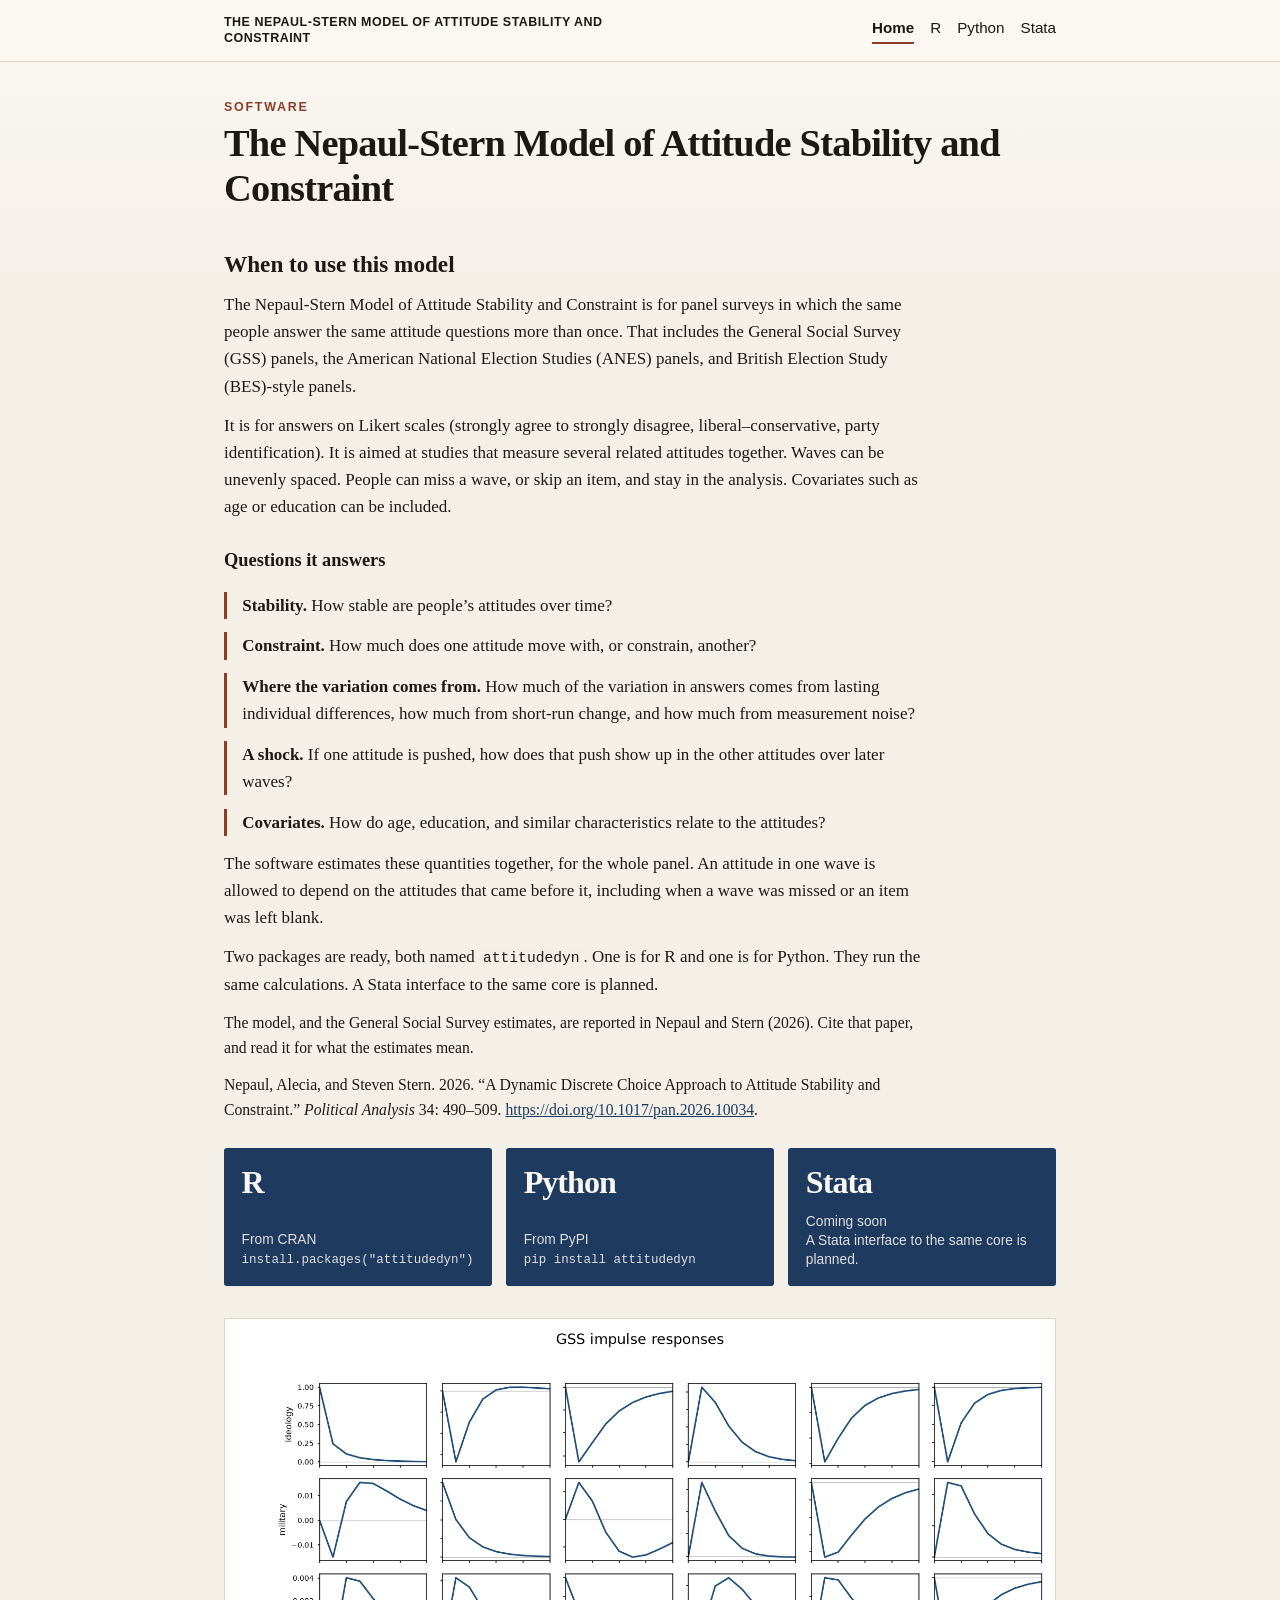
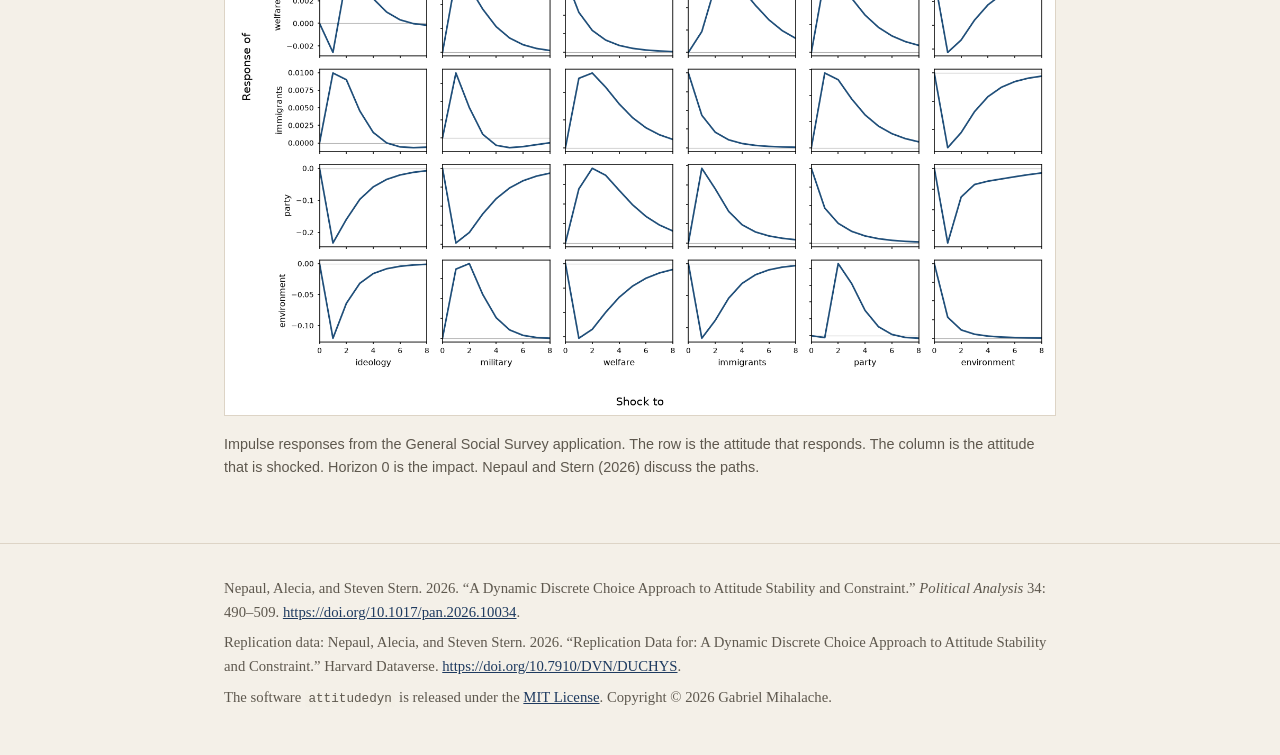
==== index.html @ 2debed25 "Add the static site for The Nepaul-Stern Model. Publish install and usage pages for R, Python, and S" ====
<!DOCTYPE html>
<html lang="en">
<head>
  <meta charset="utf-8">
  <meta name="viewport" content="width=device-width, initial-scale=1">
  <link rel="canonical" href="https://gmihalache.com/NepaulSternAttitudes/">
  <meta name="color-scheme" content="light dark">
  <meta name="description" content="Software for The Nepaul-Stern Model of Attitude Stability and Constraint, for Likert attitude panels in R, Python, and Stata.">
  <title>The Nepaul-Stern Model of Attitude Stability and Constraint</title>
  <link rel="stylesheet" href="css/site.css">
</head>
<body>
  <a class="skip" href="#content">Skip to content</a>
  <header class="site-header">
    <div class="wrap">
      <a class="brand" href="index.html">The Nepaul-Stern Model of Attitude Stability and Constraint</a>
      <nav class="nav" aria-label="Pages">
      <a href="index.html" aria-current="page">Home</a>
      <a href="r.html">R</a>
      <a href="python.html">Python</a>
      <a href="stata.html">Stata</a>
      </nav>
    </div>
  </header>
  <main id="content">
    <div class="wrap">

    <p class="kicker">Software</p>
    <h1>The Nepaul-Stern Model of Attitude Stability and Constraint</h1>
    <section class="prose" aria-labelledby="when">
      <h2 id="when">When to use this model</h2>
      <p>The Nepaul-Stern Model of Attitude Stability and Constraint is for panel surveys in which the same people answer the same attitude questions more than once. That includes the General Social Survey (GSS) panels, the American National Election Studies (ANES) panels, and British Election Study (BES)-style panels.</p>
      <p>It is for answers on Likert scales (strongly agree to strongly disagree, liberal–conservative, party identification). It is aimed at studies that measure several related attitudes together. Waves can be unevenly spaced. People can miss a wave, or skip an item, and stay in the analysis. Covariates such as age or education can be included.</p>
      <h3>Questions it answers</h3>
      <ol class="questions">
        <li><strong>Stability.</strong> How stable are people’s attitudes over time?</li>
        <li><strong>Constraint.</strong> How much does one attitude move with, or constrain, another?</li>
        <li><strong>Where the variation comes from.</strong> How much of the variation in answers comes from lasting individual differences, how much from short-run change, and how much from measurement noise?</li>
        <li><strong>A shock.</strong> If one attitude is pushed, how does that push show up in the other attitudes over later waves?</li>
        <li><strong>Covariates.</strong> How do age, education, and similar characteristics relate to the attitudes?</li>
      </ol>
      <p>The software estimates these quantities together, for the whole panel. An attitude in one wave is allowed to depend on the attitudes that came before it, including when a wave was missed or an item was left blank.</p>
      <p>Two packages are ready, both named <code>attitudedyn</code>. One is for R and one is for Python. They run the same calculations. A Stata interface to the same core is planned.</p>
      <p class="cite">The model, and the General Social Survey estimates, are reported in Nepaul and Stern (2026). Cite that paper, and read it for what the estimates mean.</p>
      <p class="cite">Nepaul, Alecia, and Steven Stern. 2026. “A Dynamic Discrete Choice Approach to Attitude Stability and Constraint.” <em>Political Analysis</em> 34: 490–509. <a href="https://doi.org/10.1017/pan.2026.10034">https://doi.org/10.1017/pan.2026.10034</a>.</p>
    </section>
    <nav class="choices" aria-label="Install">
      <a class="choice" href="r.html">
        <span class="label">R</span>
        <span class="hint">From CRAN<br><code>install.packages("attitudedyn")</code></span>
      </a>
      <a class="choice" href="python.html">
        <span class="label">Python</span>
        <span class="hint">From PyPI<br><code>pip install attitudedyn</code></span>
      </a>
      <a class="choice" href="stata.html">
        <span class="label">Stata</span>
        <span class="hint">Coming soon<br>A Stata interface to the same core is planned.</span>
      </a>
    </nav>
    <figure class="figure-card">
      <img src="figures/gss_impulse_response.png" alt="Six-by-six grid of impulse responses for ideology, military spending, welfare, immigrants, party identification, and the environment. Each row is the attitude that responds and each column is the attitude that is shocked. Horizon 0 is the impact.">
      <figcaption>Impulse responses from the General Social Survey application. The row is the attitude that responds. The column is the attitude that is shocked. Horizon 0 is the impact. Nepaul and Stern (2026) discuss the paths.</figcaption>
    </figure>

    </div>
  </main>
  <footer class="site-footer">
    <div class="wrap">
      <p>Nepaul, Alecia, and Steven Stern. 2026. “A Dynamic Discrete Choice Approach to Attitude Stability and Constraint.” <em>Political Analysis</em> 34: 490–509. <a href="https://doi.org/10.1017/pan.2026.10034">https://doi.org/10.1017/pan.2026.10034</a>.</p>
      <p>Replication data: Nepaul, Alecia, and Steven Stern. 2026. “Replication Data for: A Dynamic Discrete Choice Approach to Attitude Stability and Constraint.” Harvard Dataverse. <a href="https://doi.org/10.7910/DVN/DUCHYS">https://doi.org/10.7910/DVN/DUCHYS</a>.</p>
      <p>The software <code>attitudedyn</code> is released under the <a href="LICENSE">MIT License</a>. Copyright © 2026 Gabriel Mihalache.</p>
    </div>
  </footer>
</body>
</html>
---- css/site.css ----
:root {
  color-scheme: light;
  --bg: #f4f0e8;
  --paper: #fbf8f3;
  --ink: #1c1915;
  --muted: #5e584e;
  --line: #ddd4c6;
  --accent: #1e3a5f;
  --accent-ink: #fbf8f3;
  --accent-soft: #e7eef6;
  --mark: #8c3d2a;
  --code: #f3efe6;
  --output: #f7f1e6;
  --shadow: 0 1px 0 rgba(28, 25, 21, 0.04);
  --serif: "Iowan Old Style", "Palatino Linotype", Palatino, "Book Antiqua", Georgia, serif;
  --sans: "Segoe UI", "Helvetica Neue", Helvetica, Arial, sans-serif;
  --mono: "ui-monospace", "SFMono-Regular", "Cascadia Mono", Menlo, Consolas, monospace;
  --measure: 44rem;
  --wide: 52rem;
}

@media (prefers-color-scheme: dark) {
  :root {
    color-scheme: dark;
    --bg: #12161b;
    --paper: #1a2129;
    --ink: #f3efe6;
    --muted: #c8bfb2;
    --line: #313a46;
    --accent: #d5e4f5;
    --accent-ink: #142033;
    --accent-soft: #243140;
    --mark: #e7b2a4;
    --code: #12171d;
    --output: #1c1814;
    --shadow: none;
  }
}

* { box-sizing: border-box; }

html { scroll-behavior: smooth; }

body {
  margin: 0;
  background:
    linear-gradient(180deg, var(--paper), var(--bg) 18rem);
  color: var(--ink);
  font-family: var(--serif);
  font-size: 1.0625rem;
  line-height: 1.6;
}

a { color: var(--accent); }
a:hover { color: var(--mark); }

.skip {
  position: absolute;
  left: 0.75rem;
  top: -3rem;
  background: var(--accent);
  color: var(--accent-ink);
  padding: 0.4rem 0.7rem;
  z-index: 10;
}
.skip:focus { top: 0.75rem; }

.wrap {
  width: min(var(--wide), calc(100% - 2rem));
  margin: 0 auto;
}

.site-header {
  border-bottom: 1px solid var(--line);
  background: var(--paper);
  position: sticky;
  top: 0;
  z-index: 5;
}

.site-header .wrap {
  display: flex;
  align-items: center;
  justify-content: space-between;
  gap: 1rem;
  padding: 0.85rem 0;
}

.brand {
  color: inherit;
  text-decoration: none;
  font-family: var(--sans);
  font-size: 0.78rem;
  letter-spacing: 0.04em;
  text-transform: uppercase;
  font-weight: 650;
  max-width: 28rem;
  line-height: 1.35;
}
.brand:hover { color: var(--mark); }

.nav {
  display: flex;
  gap: 0.35rem 1rem;
  flex-wrap: wrap;
  justify-content: flex-end;
  font-family: var(--sans);
  font-size: 0.95rem;
}
.nav a {
  color: inherit;
  text-decoration: none;
  padding-bottom: 0.1rem;
  border-bottom: 2px solid transparent;
}
.nav a[aria-current="page"] {
  border-bottom-color: var(--mark);
  font-weight: 650;
}
.nav a:hover { color: var(--mark); }

main { padding: 2.25rem 0 3.5rem; }

.prose { max-width: var(--measure); }
.prose h1, .prose h2, .prose h3 { max-width: none; }

h1 {
  font-weight: 600;
  font-size: clamp(1.85rem, 3vw, 2.45rem);
  line-height: 1.18;
  letter-spacing: -0.02em;
  margin: 0.2rem 0 1rem;
}

h2 {
  font-weight: 600;
  font-size: 1.45rem;
  line-height: 1.25;
  margin: 2.4rem 0 0.7rem;
}

h3 {
  font-weight: 600;
  font-size: 1.15rem;
  margin: 1.6rem 0 0.45rem;
}

p { margin: 0.75rem 0; }

.kicker {
  font-family: var(--sans);
  font-size: 0.78rem;
  letter-spacing: 0.14em;
  text-transform: uppercase;
  color: var(--mark);
  font-weight: 650;
  margin: 0;
}

.questions {
  list-style: none;
  padding: 0;
  margin: 1rem 0 0.4rem;
}
.questions li {
  margin: 0.85rem 0;
  padding-left: 0.95rem;
  border-left: 3px solid var(--mark);
}
.questions strong { font-weight: 650; }

.choices {
  display: grid;
  grid-template-columns: repeat(3, 1fr);
  gap: 0.9rem;
  margin: 1.6rem 0 0.4rem;
  max-width: var(--wide);
}
.choice {
  display: flex;
  flex-direction: column;
  justify-content: space-between;
  gap: 0.85rem;
  min-height: 8.5rem;
  padding: 1.15rem 1.1rem 1rem;
  background: var(--accent);
  color: var(--accent-ink);
  text-decoration: none;
  border-radius: 3px;
  box-shadow: var(--shadow);
}
.choice:hover { color: var(--accent-ink); outline: 2px solid var(--mark); outline-offset: 2px; }
.choice .label {
  font-family: var(--serif);
  font-size: 2rem;
  font-weight: 600;
  letter-spacing: -0.03em;
  line-height: 1;
}
.choice .hint {
  font-family: var(--sans);
  font-size: 0.86rem;
  line-height: 1.4;
  opacity: 0.88;
}
.choice code {
  font-family: var(--mono);
  font-size: 0.78rem;
  background: transparent;
  padding: 0;
}

.cite {
  font-size: 0.98rem;
}

.figure-card {
  margin: 2rem 0 0.5rem;
  max-width: var(--wide);
}
.figure-card img {
  width: 100%;
  height: auto;
  background: #fff;
  border: 1px solid var(--line);
}
.figure-card figcaption {
  font-family: var(--sans);
  font-size: 0.9rem;
  color: var(--muted);
  margin-top: 0.55rem;
}

code {
  font-family: var(--mono);
  font-size: 0.86em;
  background: var(--code);
  padding: 0.08em 0.28em;
  border-radius: 2px;
}

.block {
  margin: 0.8rem 0 1.1rem;
  max-width: var(--wide);
}
.block figcaption {
  font-family: var(--sans);
  font-size: 0.75rem;
  letter-spacing: 0.08em;
  text-transform: uppercase;
  color: var(--muted);
  margin-bottom: 0.3rem;
}
.block pre {
  margin: 0;
  padding: 0.9rem 1rem;
  overflow-x: auto;
  background: var(--code);
  border: 1px solid var(--line);
  border-left: 3px solid var(--accent);
  border-radius: 2px;
}
.block.output pre {
  background: var(--output);
  border-left-color: var(--mark);
}
.block pre code {
  background: transparent;
  padding: 0;
  font-size: 0.82rem;
  line-height: 1.45;
  white-space: pre;
}

details.aside {
  margin: 1rem 0 1.4rem;
  max-width: var(--wide);
  padding: 0.35rem 0 0.7rem;
  border-top: 1px solid var(--line);
  border-bottom: 1px solid var(--line);
  color: var(--muted);
  font-size: 0.98rem;
}
details.aside summary {
  cursor: pointer;
  color: var(--ink);
  font-weight: 650;
  padding: 0.45rem 0;
}
details.aside summary:hover { color: var(--mark); }
details.aside pre { color: var(--ink); }

table.plain {
  border-collapse: collapse;
  font-size: 0.95rem;
  margin: 0.8rem 0 1rem;
  max-width: 100%;
}
table.plain th, table.plain td {
  text-align: left;
  vertical-align: top;
  padding: 0.4rem 0.75rem 0.4rem 0;
  border-bottom: 1px solid var(--line);
}
table.plain th { font-family: var(--sans); font-size: 0.82rem; letter-spacing: 0.04em; text-transform: uppercase; color: var(--muted); font-weight: 650; }

.site-footer {
  border-top: 1px solid var(--line);
  padding: 1.6rem 0 2.4rem;
  color: var(--muted);
  font-size: 0.92rem;
}
.site-footer p { margin: 0.45rem 0; }

:focus-visible {
  outline: 2px solid var(--mark);
  outline-offset: 2px;
}

@media (max-width: 760px) {
  .site-header .wrap { align-items: flex-start; flex-direction: column; }
  .nav { justify-content: flex-start; }
  .choices { grid-template-columns: 1fr; }
  .choice { min-height: 0; }
  body { font-size: 1.02rem; }
}
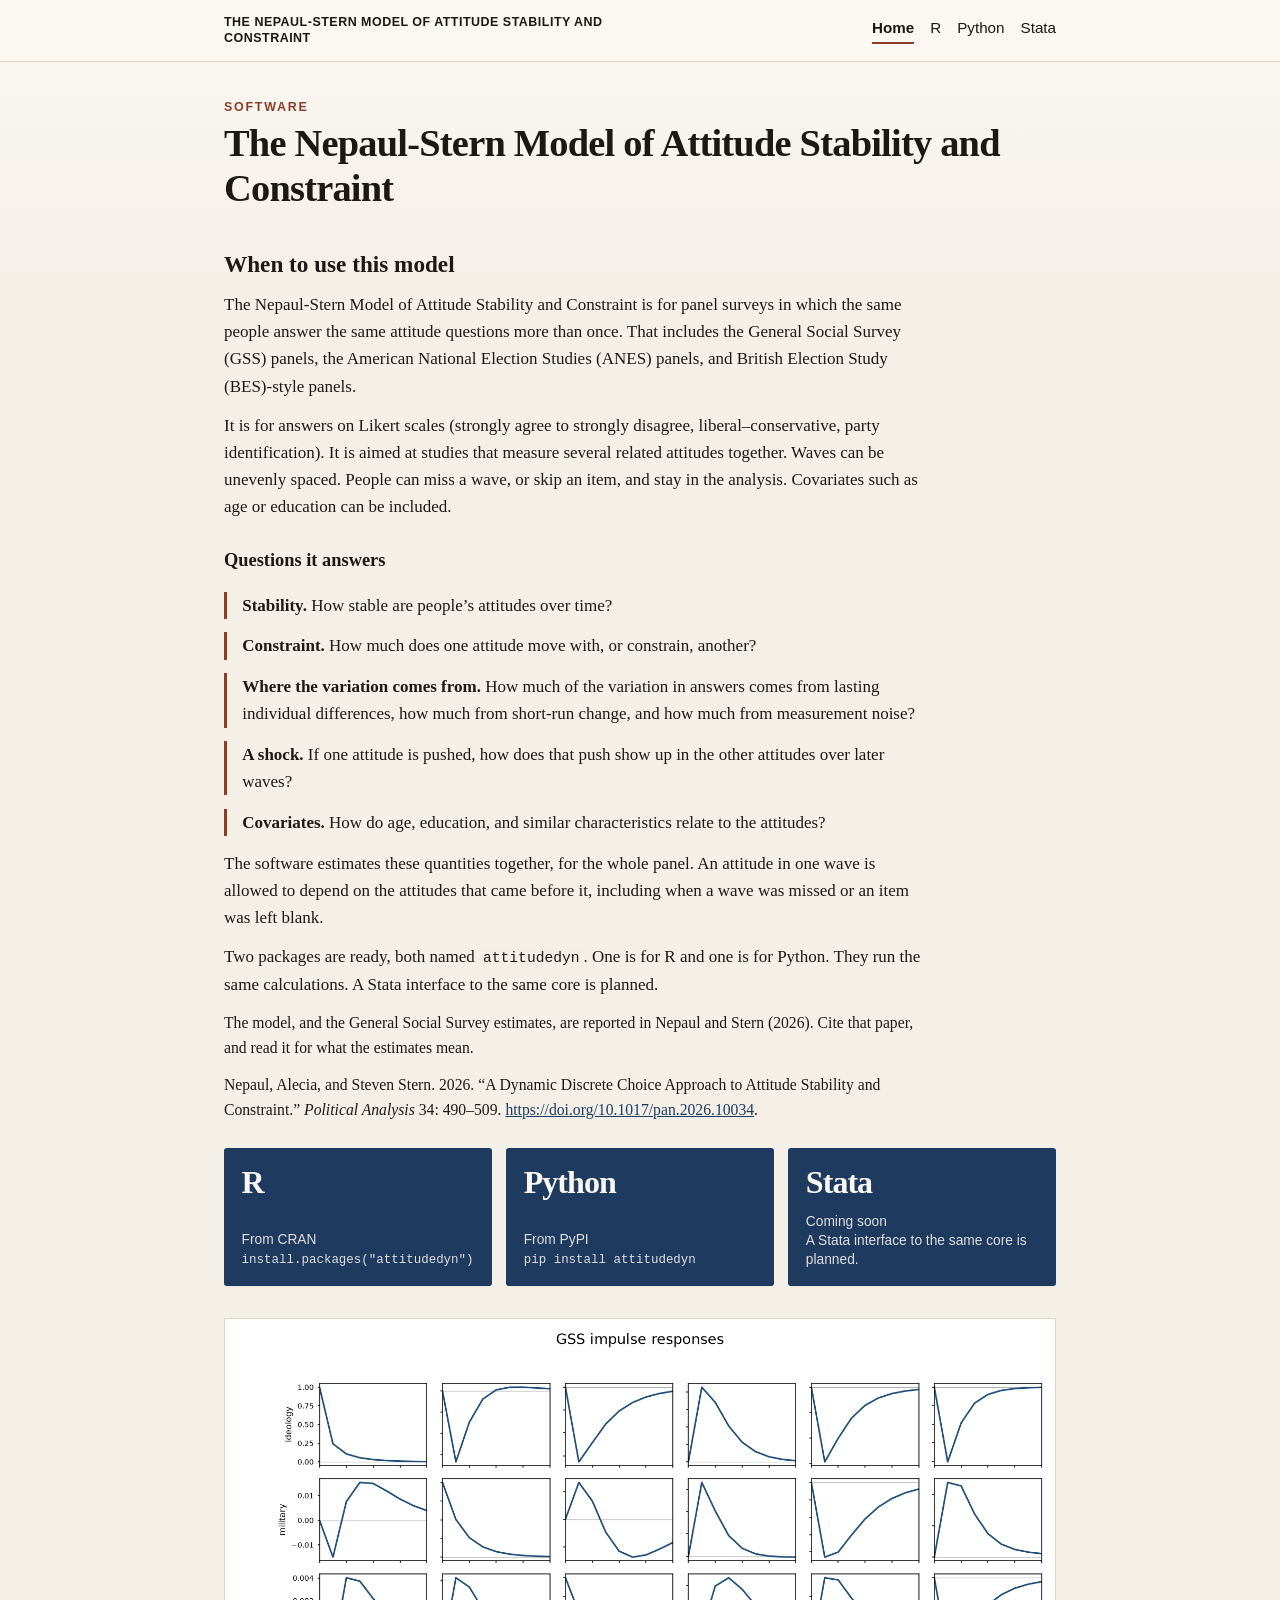
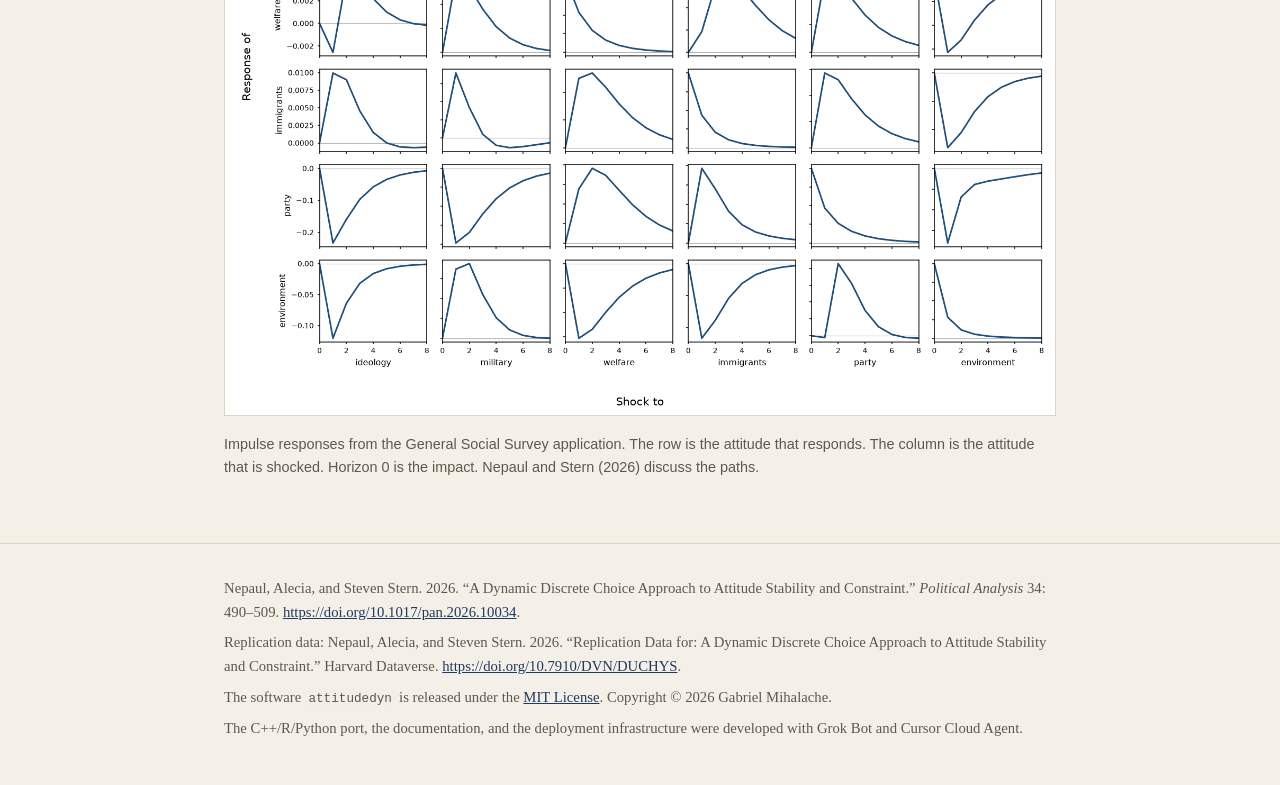
==== commit d4e82e7c: "Add syntax highlighting and a development acknowledgment. Load highlight.js 11.12.0 from cdnjs so R," ====
--- a/index.html
+++ b/index.html
@@ -3,7 +3,7 @@
 <head>
   <meta charset="utf-8">
   <meta name="viewport" content="width=device-width, initial-scale=1">
-  <link rel="canonical" href="https://gmihalache.com/NepaulSternAttitudes/">
+  <link rel="canonical" href="https://nepaulstern.github.io/">
   <meta name="color-scheme" content="light dark">
   <meta name="description" content="Software for The Nepaul-Stern Model of Attitude Stability and Constraint, for Likert attitude panels in R, Python, and Stata.">
   <title>The Nepaul-Stern Model of Attitude Stability and Constraint</title>
@@ -70,6 +70,7 @@
       <p>Nepaul, Alecia, and Steven Stern. 2026. “A Dynamic Discrete Choice Approach to Attitude Stability and Constraint.” <em>Political Analysis</em> 34: 490–509. <a href="https://doi.org/10.1017/pan.2026.10034">https://doi.org/10.1017/pan.2026.10034</a>.</p>
       <p>Replication data: Nepaul, Alecia, and Steven Stern. 2026. “Replication Data for: A Dynamic Discrete Choice Approach to Attitude Stability and Constraint.” Harvard Dataverse. <a href="https://doi.org/10.7910/DVN/DUCHYS">https://doi.org/10.7910/DVN/DUCHYS</a>.</p>
       <p>The software <code>attitudedyn</code> is released under the <a href="LICENSE">MIT License</a>. Copyright © 2026 Gabriel Mihalache.</p>
+      <p>The C++/R/Python port, the documentation, and the deployment infrastructure were developed with Grok Bot and Cursor Cloud Agent.</p>
     </div>
   </footer>
 </body>
--- a/css/site.css
+++ b/css/site.css
@@ -272,6 +272,18 @@
   white-space: pre;
 }
 
+/* highlight.js colours tokens only. Block chrome, type, and size stay with the site. */
+.block pre code.hljs {
+  background: transparent;
+  padding: 0;
+  overflow: visible;
+  font-family: var(--mono);
+  font-size: 0.82rem;
+  line-height: 1.45;
+  white-space: pre;
+  color: var(--ink);
+}
+
 details.aside {
   margin: 1rem 0 1.4rem;
   max-width: var(--wide);
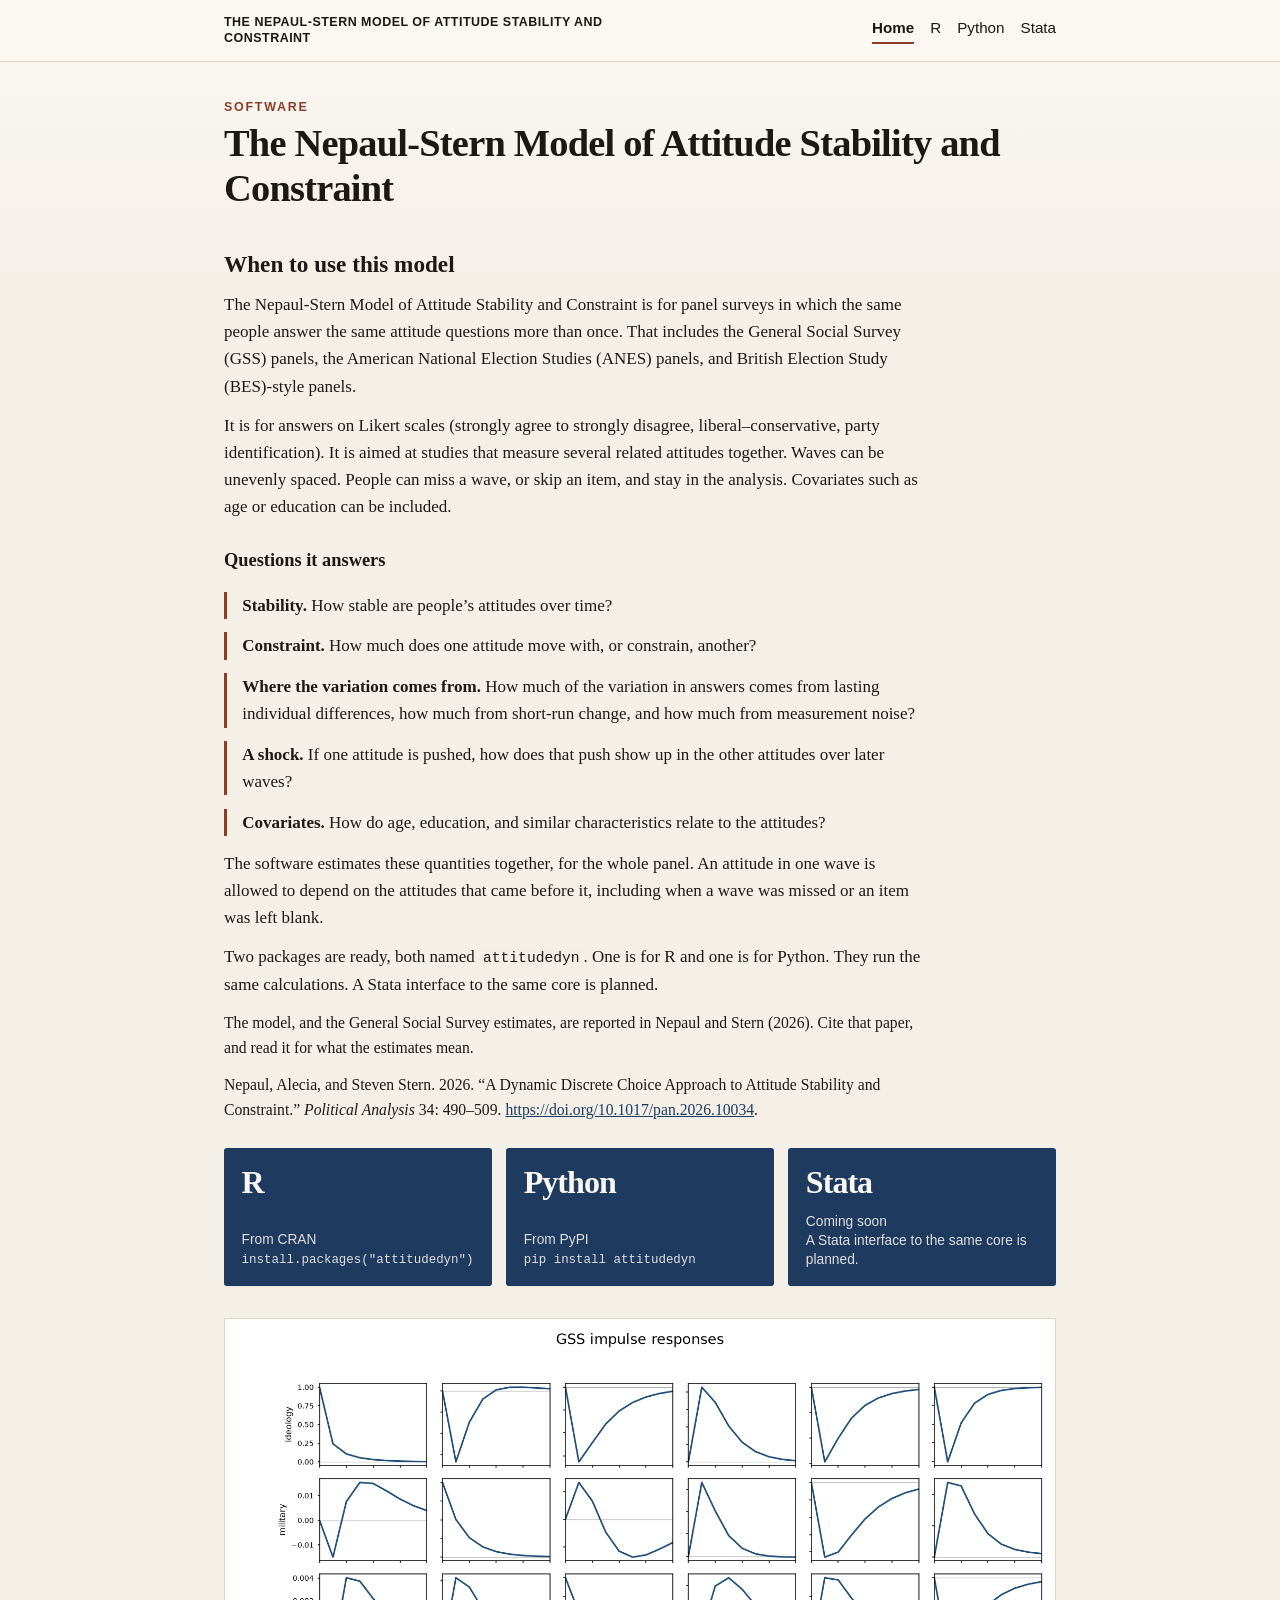
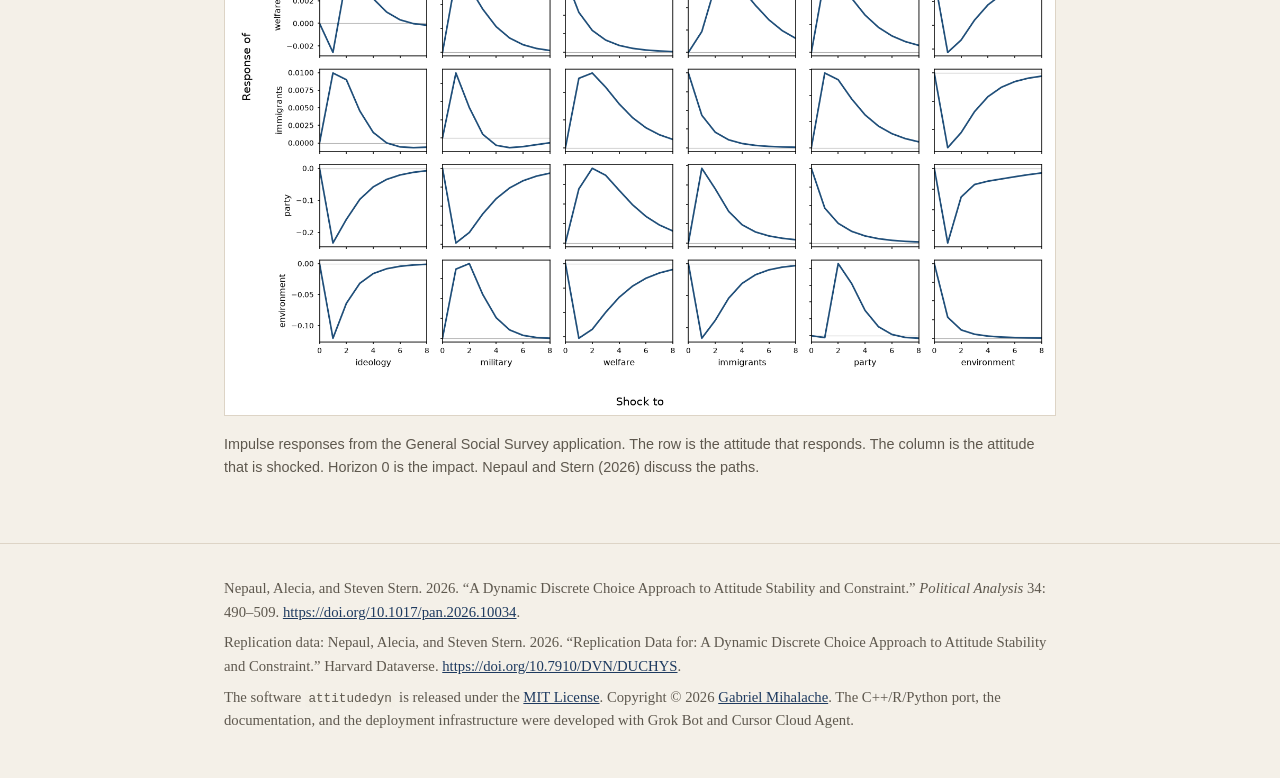
==== commit 34c91804: "Join the footer copyright and acknowledgment into one line. Link Gabriel Mihalache to gmihalache.com" ====
--- a/index.html
+++ b/index.html
@@ -69,8 +69,7 @@
     <div class="wrap">
       <p>Nepaul, Alecia, and Steven Stern. 2026. “A Dynamic Discrete Choice Approach to Attitude Stability and Constraint.” <em>Political Analysis</em> 34: 490–509. <a href="https://doi.org/10.1017/pan.2026.10034">https://doi.org/10.1017/pan.2026.10034</a>.</p>
       <p>Replication data: Nepaul, Alecia, and Steven Stern. 2026. “Replication Data for: A Dynamic Discrete Choice Approach to Attitude Stability and Constraint.” Harvard Dataverse. <a href="https://doi.org/10.7910/DVN/DUCHYS">https://doi.org/10.7910/DVN/DUCHYS</a>.</p>
-      <p>The software <code>attitudedyn</code> is released under the <a href="LICENSE">MIT License</a>. Copyright © 2026 Gabriel Mihalache.</p>
-      <p>The C++/R/Python port, the documentation, and the deployment infrastructure were developed with Grok Bot and Cursor Cloud Agent.</p>
+      <p>The software <code>attitudedyn</code> is released under the <a href="LICENSE">MIT License</a>. Copyright © 2026 <a href="https://gmihalache.com/">Gabriel Mihalache</a>. The C++/R/Python port, the documentation, and the deployment infrastructure were developed with Grok Bot and Cursor Cloud Agent.</p>
     </div>
   </footer>
 </body>
